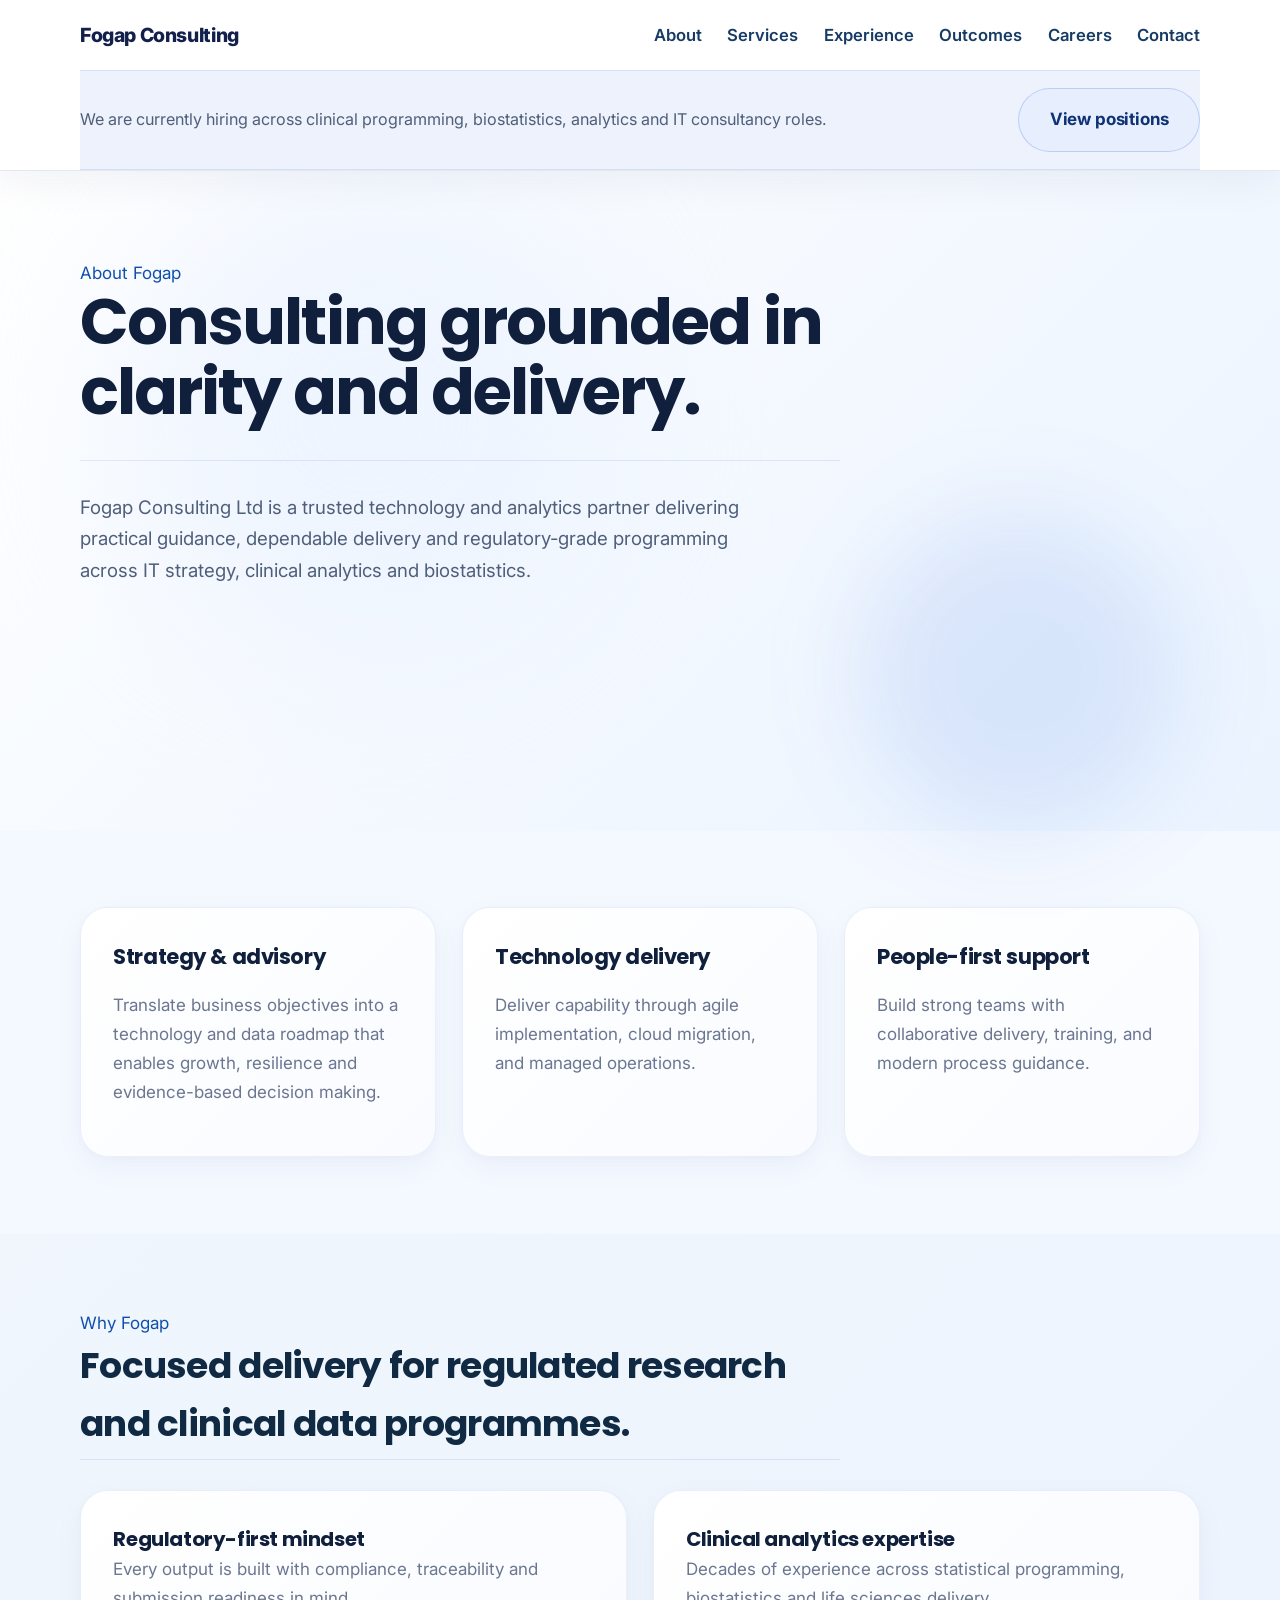
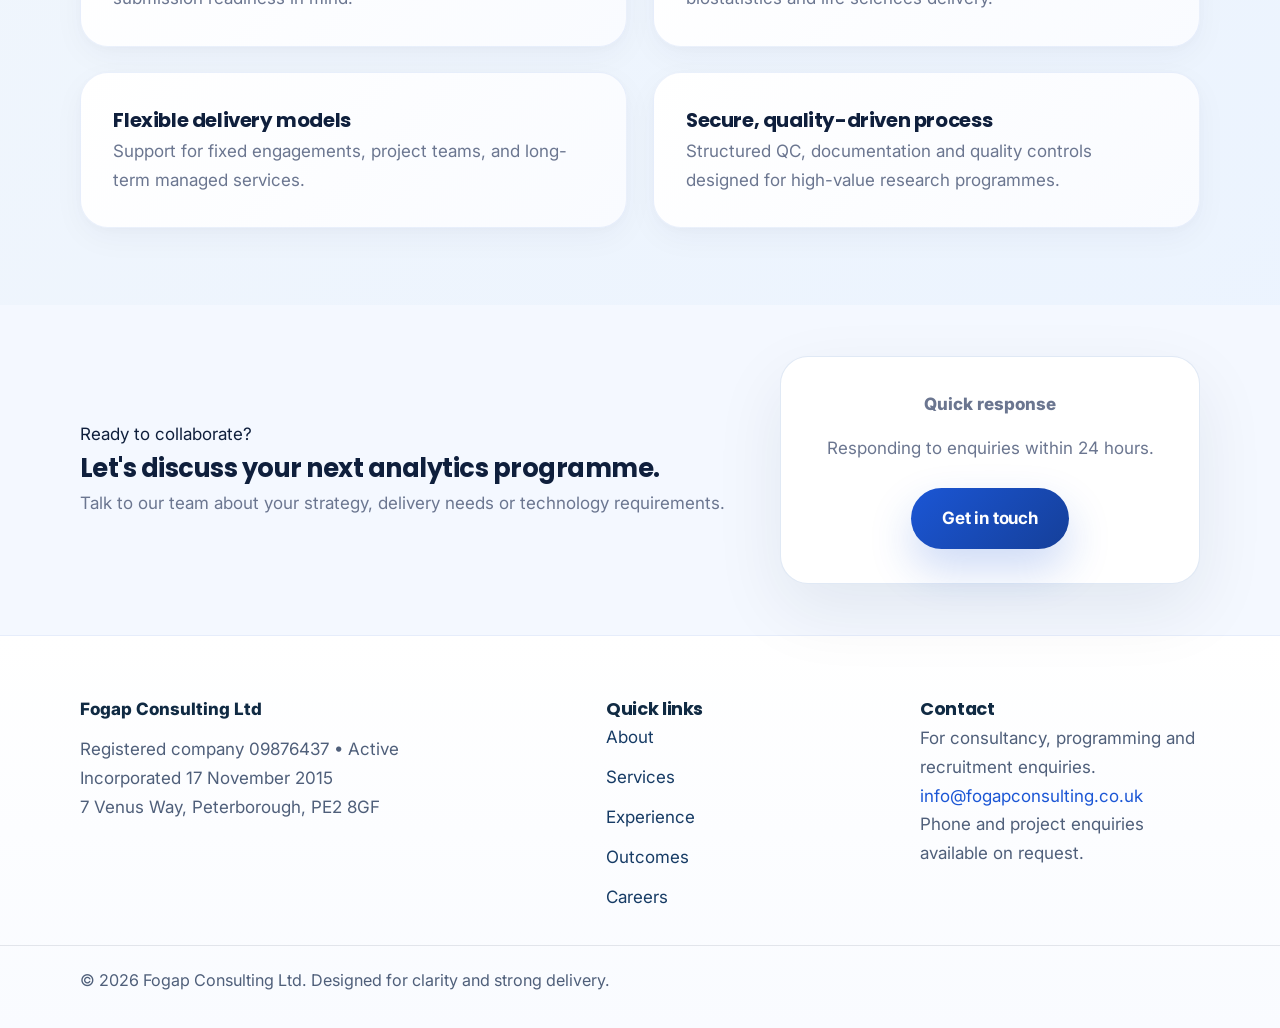
==== about.html @ a44fd6e2 "Initial website upload" ====
<!DOCTYPE html>
<html lang="en">
<head>
  <meta charset="UTF-8" />
  <meta name="viewport" content="width=device-width, initial-scale=1.0" />
  <title>About Fogap Consulting | Statistical Programming & Biostatistics</title>
  <meta name="description" content="Learn about Fogap Consulting Ltd - a trusted partner in statistical programming, biostatistics and life sciences analytics." />
  <link rel="preconnect" href="https://fonts.googleapis.com" />
  <link rel="preconnect" href="https://fonts.gstatic.com" crossorigin />
  <link href="https://fonts.googleapis.com/css2?family=Poppins:wght@400;500;600;700;800&family=Inter:wght@400;500;600;700;800&display=swap" rel="stylesheet" />
  <link rel="stylesheet" href="assets/css/styles.css" />
</head>
<body>
  <a class="skip-link" href="#main">Skip to main content</a>
  <div class="page-shell">
    <header class="site-header">
      <div class="container header-inner">
        <a class="brand" href="index.html">Fogap Consulting</a>
        <nav id="mobile-menu" class="site-nav" aria-label="Primary navigation">
          <a href="about.html">About</a>
          <a href="services.html">Services</a>
          <a href="experience.html">Experience</a>
          <a href="outcomes.html">Outcomes</a>
          <a href="careers.html">Careers</a>
          <a href="contact.html">Contact</a>
        </nav>
        <button type="button" class="nav-toggle" aria-expanded="false" aria-controls="mobile-menu">Menu</button>
      </div>
      <div class="container header-bar">
        <p>We are currently hiring across clinical programming, biostatistics, analytics and IT consultancy roles.</p>
        <a class="button secondary" href="careers.html">View positions</a>
      </div>
    </header>

    <main id="main">
      <section class="hero simple-hero">
        <div class="container">
          <div class="section-heading hero-heading">
            <span class="eyebrow">About Fogap</span>
            <h1>Consulting grounded in clarity and delivery.</h1>
          </div>
          <p class="hero-subtitle">Fogap Consulting Ltd is a trusted technology and analytics partner delivering practical guidance, dependable delivery and regulatory-grade programming across IT strategy, clinical analytics and biostatistics.</p>
        </div>
      </section>

      <section class="content-block about">
        <div class="container">
          <div class="feature-grid">
            <article>
              <h3>Strategy & advisory</h3>
              <p>Translate business objectives into a technology and data roadmap that enables growth, resilience and evidence-based decision making.</p>
            </article>
            <article>
              <h3>Technology delivery</h3>
              <p>Deliver capability through agile implementation, cloud migration, and managed operations.</p>
            </article>
            <article>
              <h3>People-first support</h3>
              <p>Build strong teams with collaborative delivery, training, and modern process guidance.</p>
            </article>
          </div>
        </div>
      </section>

      <section class="content-block why-fogap">
        <div class="container">
          <div class="section-heading">
            <span class="eyebrow">Why Fogap</span>
            <h2>Focused delivery for regulated research and clinical data programmes.</h2>
          </div>
          <div class="why-grid">
            <article>
              <h3>Regulatory-first mindset</h3>
              <p>Every output is built with compliance, traceability and submission readiness in mind.</p>
            </article>
            <article>
              <h3>Clinical analytics expertise</h3>
              <p>Decades of experience across statistical programming, biostatistics and life sciences delivery.</p>
            </article>
            <article>
              <h3>Flexible delivery models</h3>
              <p>Support for fixed engagements, project teams, and long-term managed services.</p>
            </article>
            <article>
              <h3>Secure, quality-driven process</h3>
              <p>Structured QC, documentation and quality controls designed for high-value research programmes.</p>
            </article>
          </div>
        </div>
      </section>

      <section class="content-block contact-cta">
        <div class="container contact-cta-grid">
          <div>
            <span class="eyebrow">Ready to collaborate?</span>
            <h2>Let's discuss your next analytics programme.</h2>
            <p>Talk to our team about your strategy, delivery needs or technology requirements.</p>
          </div>
          <div class="contact-badge">
            <p class="badge-title">Quick response</p>
            <p>Responding to enquiries within 24 hours.</p>
            <a class="button primary" href="contact.html">Get in touch</a>
          </div>
        </div>
      </section>
    </main>

    <footer class="site-footer">
      <div class="container footer-grid">
        <div>
          <p class="footer-brand">Fogap Consulting Ltd</p>
          <p>Registered company 09876437 • Active</p>
          <p>Incorporated 17 November 2015</p>
          <p>7 Venus Way, Peterborough, PE2 8GF</p>
        </div>
        <div>
          <h3>Quick links</h3>
          <ul class="footer-links">
            <li><a href="about.html">About</a></li>
            <li><a href="services.html">Services</a></li>
            <li><a href="experience.html">Experience</a></li>
            <li><a href="outcomes.html">Outcomes</a></li>
            <li><a href="careers.html">Careers</a></li>
          </ul>
        </div>
        <div>
          <h3>Contact</h3>
          <p>For consultancy, programming and recruitment enquiries.</p>
          <p><a href="mailto:info@fogapconsulting.co.uk">info@fogapconsulting.co.uk</a></p>
          <p>Phone and project enquiries available on request.</p>
        </div>
      </div>
      <div class="footer-bottom">
        <div class="container">
          <p>© 2026 Fogap Consulting Ltd. Designed for clarity and strong delivery.</p>
        </div>
      </div>
    </footer>
  </div>
  <script src="assets/js/script.js"></script>
</body>
</html>
---- assets/css/styles.css ----
:root {
  color-scheme: light;
  /* Typography */
  --font-display: 'Poppins', 'Segoe UI', sans-serif;
  --font-body: 'Inter', -apple-system, BlinkMacSystemFont, 'Segoe UI', sans-serif;
  /* Sizes */
  font-size: 17px;
  line-height: 1.6;
  /* Colors */
  color: #0f1f3c;
  background: #f3f7fb;
  /* CSS Variables */
  --surface: #ffffff;
  --surface-soft: #f4f7fc;
  --surface-strong: #e8eef8;
  --accent: #1b56d5;
  --accent-light: #e7efff;
  --accent-soft: rgba(27, 86, 213, 0.08);
  --accent-strong: #0f3274;
  --text-primary: #0f1f3c;
  --text-secondary: #4f5f7a;
  --text-muted: #6b7690;
  --border: rgba(27, 86, 213, 0.18);
  --shadow-sm: 0 2px 8px rgba(15, 34, 70, 0.08);
  --shadow-md: 0 8px 24px rgba(15, 34, 70, 0.12);
  --shadow-lg: 0 24px 60px rgba(15, 34, 70, 0.16);
}

* {
  box-sizing: border-box;
}

html {
  scroll-behavior: smooth;
  font-family: var(--font-body);
}

body {
  margin: 0;
  min-height: 100vh;
  background: linear-gradient(135deg, #f3f7fb 0%, #eaf3ff 100%);
  color: var(--text-primary);
}

h1, h2, h3, h4, h5, h6 {
  font-family: var(--font-display);
  font-weight: 700;
  letter-spacing: -0.02em;
  margin: 0;
}

p {
  margin: 0;
  color: var(--text-secondary);
  line-height: 1.7;
}

a {
  color: var(--accent);
  text-decoration: none;
  transition: color 180ms ease;
}

a:hover {
  color: var(--accent-strong);
}

.skip-link {
  position: absolute;
  left: 1rem;
  top: -3rem;
  padding: 0.75rem 1rem;
  background: var(--accent);
  color: #ffffff;
  border-radius: 8px;
  text-decoration: none;
  font-weight: 600;
  transition: top 180ms ease;
  z-index: 30;
  font-size: 0.95rem;
}

.skip-link:focus-visible {
  top: 1rem;
  box-shadow: var(--shadow-md);
}

img,
svg {
  max-width: 100%;
  display: block;
}

button,
input,
textarea {
  font: inherit;
}

button {
  cursor: pointer;
}

.page-shell {
  position: relative;
  overflow: hidden;
}

.page-shell::before {
  content: '';
  position: absolute;
  inset: -40% auto auto -30%;
  width: 520px;
  height: 520px;
  border-radius: 50%;
  background: rgba(27, 86, 213, 0.12);
  filter: blur(72px);
  pointer-events: none;
  z-index: 0;
}

.container {
  position: relative;
  width: min(1120px, calc(100% - 2rem));
  margin: 0 auto;
}

.site-header {
  position: sticky;
  top: 0;
  z-index: 20;
  backdrop-filter: blur(24px);
  background: rgba(255, 255, 255, 0.96);
  border-bottom: 1px solid rgba(15, 34, 66, 0.10);
  box-shadow: 0 8px 40px rgba(15, 34, 66, 0.06);
}

.header-inner {
  display: flex;
  align-items: center;
  justify-content: space-between;
  gap: 1rem;
  padding: 1.15rem 0;
}

.brand {
  color: #12204b;
  font-weight: 800;
  text-decoration: none;
  font-size: 1.15rem;
  letter-spacing: -0.02em;
}

.site-nav {
  display: flex;
  align-items: center;
  gap: 1.5rem;
}

.site-nav a {
  color: #163b65;
  text-decoration: none;
  font-size: 0.98rem;
  font-weight: 600;
  transition: color 180ms ease;
}

.site-nav a:hover,
.site-nav a:focus-visible {
  color: var(--accent);
}

.header-bar {
  display: flex;
  align-items: center;
  justify-content: space-between;
  gap: 1rem;
  padding: 1rem 0;
  font-size: 0.95rem;
  color: #163b65;
  background: rgba(27, 86, 213, 0.08);
  border-top: 1px solid rgba(27, 86, 213, 0.12);
  border-bottom: 1px solid rgba(27, 86, 213, 0.12);
}

.header-bar p {
  margin: 0;
}

.section-links-grid {
  display: grid;
  gap: 1rem;
  grid-template-columns: repeat(auto-fit, minmax(220px, 1fr));
  margin-top: 1.5rem;
}

.section-link-card {
  display: inline-flex;
  align-items: center;
  justify-content: center;
  padding: 1.2rem 1rem;
  border-radius: 22px;
  background: linear-gradient(135deg, #ffffff 0%, #eef4ff 100%);
  border: 1px solid rgba(27, 86, 213, 0.08);
  color: var(--text-primary);
  font-weight: 700;
  text-decoration: none;
  transition: transform 200ms cubic-bezier(0.2, 0.6, 0.2, 1), box-shadow 200ms ease, border-color 200ms ease;
  box-shadow: 0 8px 24px rgba(15, 34, 70, 0.04);
}

.section-link-card:hover,
.section-link-card:focus-visible {
  transform: translateY(-2px);
  border-color: rgba(0, 82, 204, 0.16);
  box-shadow: 0 12px 24px rgba(15, 34, 70, 0.06);
}

.nav-toggle {
  display: none;
  border: 1px solid rgba(29, 35, 48, 0.12);
  border-radius: 999px;
  background: #ffffff;
  padding: 0.85rem 1rem;
  font-weight: 700;
}

.hero {
  padding: 5.25rem 0 3rem;
  position: relative;
  z-index: 1;
  min-height: 660px;
  background: linear-gradient(135deg, rgba(255, 255, 255, 0.95) 0%, rgba(234, 243, 255, 0.95) 100%);
}

.hero::after {
  content: '';
  position: absolute;
  bottom: 0;
  right: 8%;
  width: 320px;
  height: 320px;
  border-radius: 50%;
  background: rgba(27, 86, 213, 0.10);
  filter: blur(48px);
  pointer-events: none;
}

.hero::before {
  content: '';
  position: absolute;
  inset: 0;
  left: 10%;
  width: 480px;
  height: 480px;
  border-radius: 50%;
  background: rgba(231, 241, 255, 0.55);
  filter: blur(80px);
  pointer-events: none;
}

.hero-grid {
  display: grid;
  grid-template-columns: minmax(0, 1.5fr) 1fr;
  gap: 3rem;
  align-items: center;
}

.hero h1 {
  font-size: clamp(2.8rem, 5vw, 4.5rem);
  line-height: 1.1;
  margin: 0 0 1.5rem;
  letter-spacing: -0.03em;
  color: var(--text-primary);
}

.hero p {
  max-width: 660px;
  margin: 1.5rem 0 2rem;
  color: var(--text-secondary);
  font-size: 1.1rem;
  line-height: 1.7;
}

.hero-actions {
  display: flex;
  flex-wrap: wrap;
  gap: 1.25rem;
  margin-bottom: 2.5rem;
}

.hero-metrics {
  display: grid;
  grid-template-columns: repeat(3, minmax(0, max-content));
  gap: 2rem;
  margin-top: 2rem;
}

.hero-metrics div {
  display: grid;
  gap: 0.3rem;
}

.hero-metrics dt {
  color: var(--text-primary);
  font-weight: 700;
  font-size: 1.1rem;
}

.hero-metrics dd {
  margin: 0;
  color: var(--text-secondary);
  font-size: 0.95rem;
  line-height: 1.5;
}

.button {
  display: inline-flex;
  align-items: center;
  justify-content: center;
  border-radius: 999px;
  padding: 1rem 1.8rem;
  font-weight: 700;
  text-decoration: none;
  transition: transform 180ms cubic-bezier(0.2, 0.6, 0.2, 1), box-shadow 180ms ease, background 180ms ease, color 180ms ease;
  border: none;
  cursor: pointer;
  font-size: 1rem;
  letter-spacing: -0.01em;
}

.button:hover {
  transform: translateY(-3px);
}

.button:active {
  transform: translateY(-1px);
}

.button.primary {
  background: linear-gradient(135deg, #1b56d5 0%, #153f99 100%);
  color: #ffffff;
  box-shadow: 0 20px 44px rgba(27, 86, 213, 0.22);
}

.button.primary:hover {
  background: linear-gradient(135deg, #153f99 0%, #102f7a 100%);
  box-shadow: 0 24px 52px rgba(27, 86, 213, 0.28);
}

.button.secondary {
  background: var(--accent-light);
  color: var(--accent-strong);
  border: 1px solid rgba(27, 86, 213, 0.22);
}

.button.secondary:hover {
  background: rgba(27, 86, 213, 0.14);
  border-color: rgba(27, 86, 213, 0.3);
}

.hero-card {
  display: grid;
  gap: 1.75rem;
  background: linear-gradient(135deg, #ffffff 0%, #eef4ff 100%);
  border: 1px solid rgba(27, 86, 213, 0.10);
  border-radius: 36px;
  padding: 2.5rem;
  box-shadow: 0 16px 38px rgba(15, 34, 70, 0.06), 0 1px 4px rgba(15, 34, 70, 0.02);
  transition: transform 200ms ease, box-shadow 200ms ease;
}

.hero-card:hover {
  transform: translateY(-4px);
  box-shadow: 0 20px 48px rgba(15, 34, 70, 0.08), 0 4px 12px rgba(15, 34, 70, 0.04);
}

.hero-visual {
  display: grid;
  grid-template-columns: repeat(3, minmax(0, 1fr));
  gap: 1rem;
}

.visual-panel {
  background: linear-gradient(180deg, #eef4ff 0%, #ffffff 100%);
  border: 1px solid rgba(27, 86, 213, 0.12);
  border-radius: 24px;
  padding: 1.2rem 1.25rem;
  box-shadow: inset 0 0 0 1px rgba(255, 255, 255, 0.5), 0 18px 38px rgba(15, 34, 70, 0.08);
}

.visual-panel span {
  display: inline-flex;
  margin-bottom: 0.85rem;
  color: #0f4fac;
  font-weight: 700;
}

.panel-line,
.panel-chart,
.panel-row {
  border-radius: 999px;
  background: rgba(0, 74, 172, 0.12);
}

.panel-line {
  width: 100%;
  height: 0.7rem;
}

.panel-chart {
  width: 100%;
  height: 3.4rem;
  background: linear-gradient(90deg, rgba(27, 86, 213, 0.24), rgba(59, 108, 225, 0.36));
}

.panel-row {
  width: 100%;
  height: 0.7rem;
}

.panel-row.short {
  width: 65%;
}

.panel-pill {
  display: inline-flex;
  align-items: center;
  justify-content: center;
  padding: 0.65rem 0.9rem;
  border-radius: 999px;
  background: rgba(27, 86, 213, 0.12);
  color: var(--accent-strong);
  font-weight: 700;
  margin-right: 0.5rem;
  margin-bottom: 0.5rem;
}

.status-chip {
  display: inline-flex;
  padding: 0.65rem 1rem;
  background: var(--accent-soft);
  color: var(--accent);
  border-radius: 999px;
  font-weight: 700;
  margin-bottom: 1.3rem;
}

.hero-card h2 {
  margin: 0 0 1rem;
  font-size: 1.55rem;
}

.hero-card p,
.hero-card li,
.content-block p,
.card p,
.contact-details li {
  color: var(--text-muted);
}

.hero-card ul {
  list-style: none;
  padding: 0;
  margin: 1.25rem 0 0;
  display: grid;
  gap: 0.85rem;
}

.hero-card li {
  display: flex;
  gap: 0.75rem;
  align-items: flex-start;
}

.hero-card li::before {
  content: '\2022';
  color: var(--accent);
  font-weight: 900;
  line-height: 1.2;
}

.content-block {
  padding: 4.5rem 0;
  position: relative;
}

.content-block:nth-of-type(even) {
  background: #f4f8ff;
}

.content-block.clients {
  padding-top: 2.5rem;
  padding-bottom: 2.5rem;
}

.section-heading {
  max-width: 760px;
  margin-bottom: 1.8rem;
  padding-bottom: 0.4rem;
  border-bottom: 1px solid rgba(0, 74, 172, 0.10);
}

.section-heading h2 {
  color: #102a43;
}

.section-heading .eyebrow {
  color: #0f4fac;
}

.section-heading .eyebrow {
  margin-bottom: 0.85rem;
}

.section-heading h2 {
  max-width: 760px;
}

.section-heading h2 {
  font-size: clamp(2rem, 2.8vw, 3.25rem);
}

.section-heading p {
  margin: 1rem 0 0;
  color: var(--text-muted);
}

.feature-grid,
.cards-grid,
.contact-grid,
.split-grid {
  display: grid;
  gap: 1.5rem;
}

.feature-grid {
  grid-template-columns: repeat(3, minmax(0, 1fr));
}

.why-grid {
  display: grid;
  gap: 1.5rem;
  grid-template-columns: repeat(2, minmax(0, 1fr));
  margin-top: 1.5rem;
}

.why-grid article {
  background: linear-gradient(135deg, #ffffff 0%, #f9fbff 100%);
  border-radius: 28px;
  border: 1px solid rgba(0, 82, 204, 0.08);
  padding: 1.9rem;
  box-shadow: 0 10px 32px rgba(15, 34, 70, 0.04), 0 2px 8px rgba(15, 34, 70, 0.02);
  transition: transform 200ms cubic-bezier(0.2, 0.6, 0.2, 1), box-shadow 200ms ease, border-color 200ms ease;
}

.why-grid article:hover {
  transform: translateY(-3px);
  box-shadow: 0 20px 48px rgba(15, 34, 70, 0.08), 0 4px 12px rgba(15, 34, 70, 0.04);
  border-color: rgba(0, 82, 204, 0.12);
}

.feature-grid article,
.cards-grid article,
.job-cta,
.contact-form,
.hero-card {
  background: linear-gradient(135deg, #ffffff 0%, #f9fbff 100%);
  border-radius: 28px;
  border: 1px solid rgba(0, 82, 204, 0.08);
  padding: 1.9rem;
  box-shadow: 0 10px 32px rgba(15, 34, 70, 0.04), 0 2px 8px rgba(15, 34, 70, 0.02);
  transition: transform 200ms cubic-bezier(0.2, 0.6, 0.2, 1), box-shadow 200ms ease, border-color 200ms ease;
}

.cards-grid article {
  min-height: 260px;
}

.feature-grid article:hover,
.cards-grid article:hover,
.job-cta:hover {
  transform: translateY(-3px);
  box-shadow: 0 20px 48px rgba(15, 34, 70, 0.08), 0 4px 12px rgba(15, 34, 70, 0.04);
  border-color: rgba(0, 82, 204, 0.12);
}

.feature-grid article,
.cards-grid article,
.job-cta {
  transition: transform 180ms ease, box-shadow 180ms ease;
}

.contact-form button {
  border: none;
  width: fit-content;
}

.contact-form button.primary {
  min-width: 220px;
}

.feature-grid article {
  min-height: 250px;
}

.feature-grid h3,
.cards-grid h3,
.job-cta h3 {
  margin-top: 0;
  font-size: 1.25rem;
}

.feature-grid article p,
.cards-grid article p {
  margin: 1rem 0 0;
  color: var(--text-muted);
}

.cards-grid {
  grid-template-columns: repeat(auto-fit, minmax(260px, 1fr));
}

.cards-grid article {
  min-height: 240px;
  position: relative;
  overflow: hidden;
}

.cards-grid article::before {
  content: '';
  position: absolute;
  top: 1.35rem;
  left: 1.35rem;
  width: 52px;
  height: 4px;
  background: var(--accent);
  border-radius: 999px;
}

.company-grid {
  display: grid;
  gap: 1.5rem;
  grid-template-columns: repeat(auto-fit, minmax(280px, 1fr));
  margin-top: 2rem;
}

.clients-grid {
  display: grid;
  gap: 1rem;
  grid-template-columns: repeat(auto-fit, minmax(180px, 1fr));
  margin-top: 2rem;
}

.clients-grid div {
  background: #ffffff;
  border: 1px solid rgba(0, 74, 172, 0.08);
  border-radius: 18px;
  color: #0f3963;
  font-weight: 700;
  padding: 1rem 1.15rem;
  text-align: center;
  box-shadow: 0 16px 40px rgba(15, 34, 66, 0.05);
  transition: transform 180ms ease, box-shadow 180ms ease, border-color 180ms ease;
}

.clients-grid div:hover {
  transform: translateY(-3px);
  box-shadow: 0 24px 48px rgba(15, 34, 66, 0.12);
  border-color: rgba(0, 74, 172, 0.18);
}

.client-logo-strip {
  margin-top: 2rem;
  padding: 1.75rem;
  border-radius: 28px;
  background: rgba(255, 255, 255, 0.92);
  border: 1px solid rgba(0, 74, 172, 0.08);
  box-shadow: 0 22px 60px rgba(15, 34, 66, 0.06);
}

.client-logo-strip span {
  display: block;
  font-weight: 700;
  color: #12204b;
  margin-bottom: 1rem;
}

.client-logos {
  display: grid;
  gap: 1rem;
  grid-template-columns: repeat(auto-fit, minmax(120px, 1fr));
}

.client-logos div {
  display: inline-flex;
  align-items: center;
  justify-content: center;
  min-height: 52px;
  background: var(--surface-soft);
  border-radius: 18px;
  color: #0f4fac;
  font-weight: 700;
  padding: 0 1rem;
}

.contact-cta {
  padding: 3rem 0;
}

.contact-cta-grid {
  display: grid;
  grid-template-columns: 1fr minmax(280px, 420px);
  align-items: center;
  gap: 1.75rem;
}

.contact-badge {
  background: var(--surface);
  border: 1px solid rgba(0, 74, 172, 0.12);
  border-radius: 28px;
  padding: 2rem;
  box-shadow: 0 26px 70px rgba(15, 34, 66, 0.08);
  text-align: center;
}

.badge-title {
  display: block;
  color: #0f4fac;
  font-weight: 800;
  margin-bottom: 1rem;
}

.contact-badge p {
  color: var(--text-muted);
  line-height: 1.6;
}

.contact-badge .button {
  margin-top: 1.5rem;
}

.company-grid article {
  background: var(--surface);
  border-radius: 28px;
  border: 1px solid rgba(0, 74, 172, 0.08);
  box-shadow: 0 18px 42px rgba(18, 35, 70, 0.08);
  padding: 1.9rem;
}

.company-grid h3 {
  margin-top: 0;
  font-size: 1.2rem;
}

.company-grid p {
  margin: 0.65rem 0 1rem;
  color: var(--text-muted);
}

.company-grid ul {
  list-style: none;
  padding: 0;
  margin: 0;
  display: grid;
  gap: 0.75rem;
}

.company-grid ul li {
  position: relative;
  padding-left: 1.15rem;
  color: var(--text-muted);
}

.company-grid ul li::before {
  content: '•';
  position: absolute;
  left: 0;
  top: 0;
  color: var(--accent);
}

.process-grid,
.case-grid,
.testimonial-grid {
  display: grid;
  gap: 1.5rem;
  grid-template-columns: repeat(auto-fit, minmax(260px, 1fr));
  margin-top: 2rem;
}

.process-grid article,
.case-grid article,
.testimonial-grid article {
  background: linear-gradient(180deg, #ffffff 0%, #f8fbff 100%);
  border: 1px solid rgba(0, 74, 172, 0.08);
  border-radius: 28px;
  padding: 1.9rem;
  box-shadow: 0 20px 55px rgba(15, 34, 66, 0.06);
}

.process-grid article h3,
.case-grid article h3,
.testimonial-grid article h3 {
  margin-top: 0;
  font-size: 1.2rem;
}

.process-grid article p,
.case-grid article p,
.testimonial-grid article p {
  margin: 1rem 0 0;
  color: var(--text-muted);
}

.case-metrics {
  display: grid;
  gap: 0.75rem;
  grid-template-columns: repeat(auto-fit, minmax(140px, 1fr));
  margin-top: 1.2rem;
}

.case-metrics span {
  display: inline-flex;
  padding: 0.8rem 1rem;
  border-radius: 999px;
  background: rgba(0, 74, 172, 0.08);
  color: #0f4fac;
  font-weight: 700;
}

.testimonial-grid article {
  display: grid;
  gap: 1rem;
}

.testimonial-grid p {
  margin: 0;
}

.testimonial-author {
  margin-top: 0.75rem;
  color: #12204b;
  font-weight: 700;
}

.careers {
  background: linear-gradient(180deg, rgba(31, 100, 255, 0.08) 0%, transparent 100%);
}

.split-grid {
  grid-template-columns: 1fr 420px;
  align-items: start;
}

.job-list {
  list-style: none;
  padding: 0;
  margin: 1.5rem 0 0;
  display: grid;
  gap: 0.9rem;
}

.job-list li {
  background: var(--surface);
  border: 1px solid rgba(0, 74, 172, 0.08);
  border-radius: 20px;
  padding: 1rem 1.1rem;
  font-weight: 600;
  color: #163B65;
}

.job-cta {
  display: grid;
  gap: 1rem;
}

.contact-grid {
  grid-template-columns: 1fr minmax(320px, 420px);
  gap: 2rem;
}

.contact-details {
  list-style: none;
  padding: 0;
  margin: 2rem 0 0;
  display: grid;
  gap: 1rem;
}

.contact-details li {
  background: var(--surface-soft);
  border: 1px solid rgba(0, 74, 172, 0.08);
  border-radius: 24px;
  padding: 1rem 1.2rem;
}

.contact-details strong {
  display: block;
  margin-bottom: 0.35rem;
}

.contact-form {
  display: grid;
  gap: 1rem;
}

.contact-form label {
  font-weight: 700;
}

.contact-form input,
.contact-form textarea {
  width: 100%;
  border: 2px solid var(--border);
  border-radius: 20px;
  padding: 1rem 1.15rem;
  background: var(--surface-soft);
  color: var(--text-primary);
  box-shadow: inset 0 1px 3px rgba(15, 34, 70, 0.06), 0 2px 4px rgba(15, 34, 70, 0.02);
  font-size: 1rem;
  transition: border-color 200ms ease, box-shadow 200ms ease, background 200ms ease;
}

.contact-form input::placeholder,
.contact-form textarea::placeholder {
  color: var(--text-muted);
}

.contact-form input:focus,
.contact-form textarea:focus {
  outline: none;
  border-color: var(--accent);
  box-shadow: inset 0 1px 3px rgba(15, 34, 70, 0.06), 0 0 0 4px var(--accent-light);
  background: #ffffff;
}

.contact-form textarea {
  min-height: 170px;
}

.site-footer {
  border-top: 1px solid rgba(0, 82, 204, 0.08);
  padding: 3.5rem 0 2rem;
  background: linear-gradient(180deg, #ffffff 0%, #f9fbff 100%);
}

.footer-inner {
  display: grid;
  gap: 0.75rem;
  color: var(--text-muted);
  font-size: 0.95rem;
}

.footer-inner p:not(:last-child) {
  margin-bottom: 0.25rem;
}

.footer-grid {
  display: grid;
  gap: 2rem;
  grid-template-columns: minmax(220px, 1fr) repeat(2, minmax(180px, 280px));
  align-items: start;
}

.footer-grid h3 {
  margin-top: 0;
  font-size: 1.05rem;
  color: #102a43;
}

.footer-links {
  list-style: none;
  padding: 0;
  margin: 0;
  display: grid;
  gap: 0.75rem;
}

.footer-links a {
  color: #163b65;
  text-decoration: none;
}

.footer-links a:hover,
.footer-links a:focus-visible {
  color: var(--accent);
}

.footer-brand {
  font-weight: 800;
  font-size: 1rem;
  margin-bottom: 0.65rem;
  color: #102a43;
}

.footer-bottom {
  margin-top: 2rem;
  border-top: 1px solid rgba(15, 34, 66, 0.1);
  padding-top: 1.25rem;
  color: var(--text-muted);
  font-size: 0.95rem;
}

@media (max-width: 900px) {
  .hero-grid,
  .split-grid,
  .contact-grid,
  .feature-grid,
  .cards-grid,
  .why-grid,
  .contact-cta-grid,
  .client-logos {
    grid-template-columns: 1fr;
  }

  .hero {
    padding-top: 3.5rem;
  }

  .hero-visual {
    grid-template-columns: 1fr;
  }
}

@media (max-width: 720px) {
  .header-inner {
    gap: 0.5rem;
  }

  .header-bar {
    flex-direction: column;
    align-items: stretch;
    gap: 0.75rem;
  }

  .site-nav {
    display: none;
  }

  .site-nav.nav-open {
    display: flex;
    flex-direction: column;
    gap: 1rem;
    padding: 1rem 1rem 1.25rem;
    background: rgba(255, 255, 255, 0.96);
    position: absolute;
    inset: calc(100% + 1px) 0 0 0;
    border-top: 1px solid rgba(29, 35, 48, 0.08);
    z-index: 15;
  }

  .nav-toggle {
    display: inline-flex;
  }

  .hero h1 {
    font-size: 2.7rem;
  }

  .hero-card,
  .feature-grid article,
  .cards-grid article,
  .contact-details li {
    padding: 1.5rem;
  }

  .hero-metrics {
    grid-template-columns: 1fr;
  }
}

@media (prefers-reduced-motion: reduce) {
  *,
  .button {
    transition: none !important;
  }
}
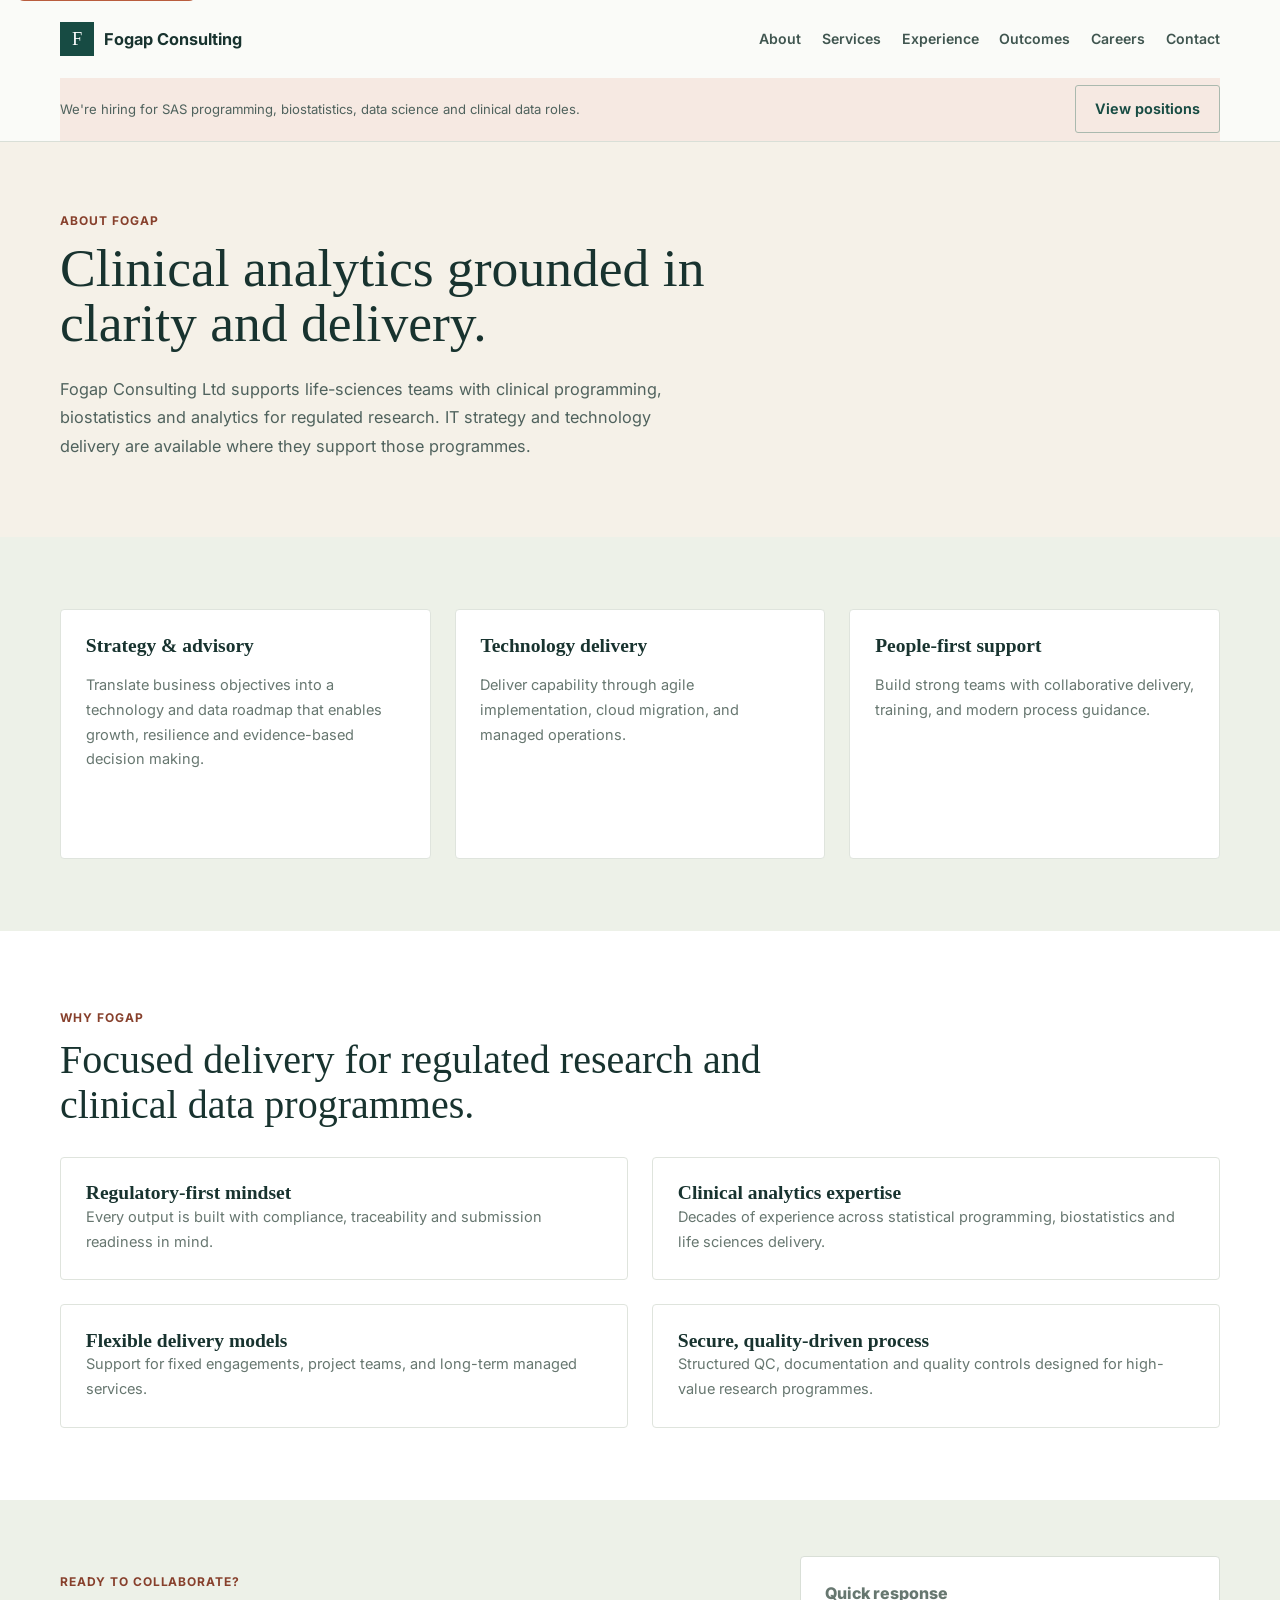
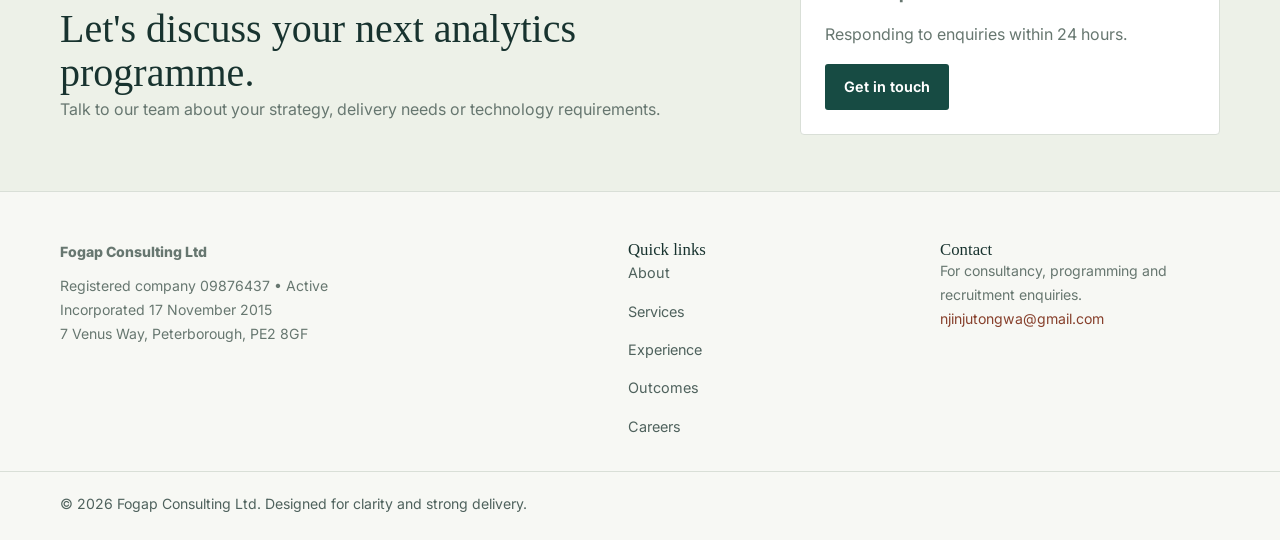
==== commit eafc956a: "UpdatesOnWebsites" ====
--- a/about.html
+++ b/about.html
@@ -3,7 +3,7 @@
 <head>
   <meta charset="UTF-8" />
   <meta name="viewport" content="width=device-width, initial-scale=1.0" />
-  <title>About Fogap Consulting | Statistical Programming & Biostatistics</title>
+  <title>About Fogap Consulting | Clinical Programming & Biostatistics</title>
   <meta name="description" content="Learn about Fogap Consulting Ltd - a trusted partner in statistical programming, biostatistics and life sciences analytics." />
   <link rel="preconnect" href="https://fonts.googleapis.com" />
   <link rel="preconnect" href="https://fonts.gstatic.com" crossorigin />
@@ -27,7 +27,7 @@
         <button type="button" class="nav-toggle" aria-expanded="false" aria-controls="mobile-menu">Menu</button>
       </div>
       <div class="container header-bar">
-        <p>We are currently hiring across clinical programming, biostatistics, analytics and IT consultancy roles.</p>
+        <p>We're hiring for SAS programming, biostatistics, data science and clinical data roles.</p>
         <a class="button secondary" href="careers.html">View positions</a>
       </div>
     </header>
@@ -37,9 +37,9 @@
         <div class="container">
           <div class="section-heading hero-heading">
             <span class="eyebrow">About Fogap</span>
-            <h1>Consulting grounded in clarity and delivery.</h1>
+            <h1>Clinical analytics grounded in clarity and delivery.</h1>
           </div>
-          <p class="hero-subtitle">Fogap Consulting Ltd is a trusted technology and analytics partner delivering practical guidance, dependable delivery and regulatory-grade programming across IT strategy, clinical analytics and biostatistics.</p>
+          <p class="hero-subtitle">Fogap Consulting Ltd supports life-sciences teams with clinical programming, biostatistics and analytics for regulated research. IT strategy and technology delivery are available where they support those programmes.</p>
         </div>
       </section>
 
@@ -126,8 +126,7 @@
         <div>
           <h3>Contact</h3>
           <p>For consultancy, programming and recruitment enquiries.</p>
-          <p><a href="mailto:info@fogapconsulting.co.uk">info@fogapconsulting.co.uk</a></p>
-          <p>Phone and project enquiries available on request.</p>
+          <p><a href="mailto:njinjutongwa@gmail.com">njinjutongwa@gmail.com</a></p>
         </div>
       </div>
       <div class="footer-bottom">
--- a/assets/css/styles.css
+++ b/assets/css/styles.css
@@ -1076,3 +1076,957 @@
     transition: none !important;
   }
 }
+
+/* Fogap visual refresh */
+:root {
+  color-scheme: light;
+  --font-display: Georgia, 'Times New Roman', serif;
+  --font-body: 'Inter', 'Segoe UI', sans-serif;
+  --surface: #ffffff;
+  --surface-soft: #f1f3ed;
+  --surface-strong: #e5e9df;
+  --page-background: #f8f8f5;
+  --surface-sage: #edf1e8;
+  --surface-warm: #f5f1e8;
+  --surface-peach: #f6e9e2;
+  --accent: #b95d3e;
+  --accent-light: #f6e9df;
+  --accent-soft: rgba(185, 93, 62, 0.1);
+  --accent-strong: #87402c;
+  --text-primary: #18332f;
+  --text-secondary: #4f625d;
+  --text-muted: #677770;
+  --border: #d9dfd7;
+  --shadow-sm: 0 2px 8px rgba(24, 51, 47, 0.05);
+  --shadow-md: 0 12px 30px rgba(24, 51, 47, 0.08);
+  --shadow-lg: 0 24px 56px rgba(24, 51, 47, 0.12);
+  color: var(--text-primary);
+  background: var(--page-background);
+  font-size: 16px;
+  line-height: 1.65;
+}
+
+html {
+  font-family: var(--font-body);
+}
+
+body {
+  background: var(--page-background);
+  color: var(--text-primary);
+}
+
+h1, h2, h3, h4, h5, h6 {
+  font-family: var(--font-display);
+  font-weight: 500;
+  letter-spacing: 0;
+  line-height: 1.15;
+}
+
+p {
+  color: var(--text-secondary);
+}
+
+a {
+  color: var(--accent-strong);
+}
+
+a:hover {
+  color: var(--accent);
+}
+
+.page-shell {
+  overflow: clip;
+}
+
+.page-shell::before {
+  display: none;
+}
+
+.container {
+  width: min(1160px, calc(100% - 3rem));
+}
+
+.site-header {
+  background: rgba(250, 251, 248, 0.97);
+  border-bottom: 1px solid var(--border);
+  box-shadow: none;
+  backdrop-filter: blur(16px);
+}
+
+.header-inner {
+  min-height: 78px;
+  padding: 0.8rem 0;
+}
+
+.brand {
+  display: inline-flex;
+  align-items: center;
+  gap: 0.65rem;
+  flex: 0 0 auto;
+  color: var(--text-primary);
+  font-size: 1.02rem;
+  font-weight: 700;
+  letter-spacing: 0;
+  white-space: nowrap;
+}
+
+.brand::before {
+  content: 'F';
+  display: grid;
+  place-items: center;
+  width: 34px;
+  height: 34px;
+  background: #174b43;
+  color: #fff;
+  font-family: var(--font-display);
+  font-size: 1.15rem;
+  font-weight: 500;
+}
+
+.site-nav {
+  gap: 1.3rem;
+}
+
+.site-nav a {
+  color: #405650;
+  font-size: 0.88rem;
+  font-weight: 600;
+}
+
+.site-nav a:hover,
+.site-nav a:focus-visible {
+  color: var(--accent-strong);
+}
+
+.header-bar {
+  min-height: 48px;
+  padding: 0.45rem 0;
+  background: var(--surface-peach);
+  border: 0;
+  color: var(--text-secondary);
+  font-size: 0.82rem;
+}
+
+.header-bar p {
+  color: inherit;
+}
+
+.button {
+  min-height: 46px;
+  padding: 0.7rem 1.2rem;
+  border-radius: 3px;
+  font-size: 0.9rem;
+  font-weight: 650;
+  letter-spacing: 0;
+}
+
+.button:hover {
+  transform: translateY(-1px);
+}
+
+.button.primary {
+  background: #174b43;
+  box-shadow: none;
+}
+
+.button.primary:hover {
+  background: #103a34;
+  box-shadow: none;
+}
+
+.button.secondary {
+  background: transparent;
+  color: #174b43;
+  border: 1px solid #aab9ae;
+}
+
+.button.secondary:hover {
+  background: #e2e9df;
+  border-color: #718a7d;
+}
+
+.nav-toggle {
+  border: 1px solid var(--border);
+  border-radius: 3px;
+  background: #fff;
+  color: var(--text-primary);
+  padding: 0.55rem 0.8rem;
+  font-size: 0.82rem;
+}
+
+.hero {
+  min-height: 0;
+  padding: 5rem 0 4.5rem;
+  background: var(--surface-warm);
+}
+
+.hero::before,
+.hero::after {
+  display: none;
+}
+
+.hero-grid {
+  grid-template-columns: minmax(0, 1.08fr) minmax(340px, 0.82fr);
+  gap: 4rem;
+}
+
+.eyebrow {
+  display: inline-block;
+  margin-bottom: 0.9rem;
+  color: var(--accent-strong);
+  font-size: 0.75rem;
+  font-weight: 700;
+  letter-spacing: 0.08em;
+  text-transform: uppercase;
+}
+
+.hero h1 {
+  max-width: 700px;
+  margin: 0;
+  color: var(--text-primary);
+  font-size: 3.55rem;
+  font-weight: 500;
+  line-height: 1.04;
+  letter-spacing: 0;
+}
+
+.hero p {
+  max-width: 620px;
+  margin: 1.4rem 0 1.8rem;
+  color: var(--text-secondary);
+  font-size: 1.02rem;
+  line-height: 1.75;
+}
+
+.hero-actions {
+  gap: 0.75rem;
+  margin-bottom: 2.3rem;
+}
+
+.hero-metrics {
+  grid-template-columns: repeat(3, minmax(0, 1fr));
+  gap: 1rem;
+  margin-top: 0;
+  padding-top: 1.3rem;
+  border-top: 1px solid #d5ddd3;
+}
+
+.hero-metrics div {
+  gap: 0.25rem;
+}
+
+.hero-metrics dt {
+  color: #174b43;
+  font-size: 1rem;
+  font-weight: 700;
+}
+
+.hero-metrics dd {
+  color: var(--text-muted);
+  font-size: 0.78rem;
+  line-height: 1.45;
+}
+
+.hero-card {
+  position: relative;
+  display: block;
+  padding: 0.75rem;
+  border: 1px solid #d8ded5;
+  border-radius: 4px;
+  background: #fff;
+  box-shadow: 0 18px 42px rgba(24, 51, 47, 0.1);
+  transition: box-shadow 180ms ease;
+}
+
+.hero-card:hover {
+  transform: none;
+  box-shadow: 0 22px 48px rgba(24, 51, 47, 0.13);
+}
+
+.hero-image {
+  height: 190px;
+  margin: -0.75rem -0.75rem 0;
+  overflow: hidden;
+  background: #dce3d9;
+}
+
+.hero-image img {
+  width: 100%;
+  height: 100%;
+  object-fit: cover;
+  object-position: center 48%;
+}
+
+.workflow-visual {
+  display: grid;
+  grid-template-columns: repeat(3, minmax(0, 1fr));
+  gap: 0.5rem;
+  margin: 1.55rem 0 0;
+  padding: 1rem;
+  list-style: none;
+  background: #edf1e8;
+}
+
+.workflow-visual li {
+  display: grid;
+  align-content: start;
+  gap: 0.15rem;
+  min-width: 0;
+  padding: 0.65rem 0.55rem;
+  border-left: 2px solid var(--accent);
+}
+
+.hero-card .workflow-visual li::before {
+  content: none;
+}
+
+.workflow-visual li span {
+  color: var(--accent-strong);
+  font-size: 0.68rem;
+  font-weight: 700;
+}
+
+.workflow-visual li strong {
+  color: var(--text-primary);
+  font-size: 1.05rem;
+}
+
+.workflow-visual li small {
+  color: var(--text-muted);
+  font-size: 0.7rem;
+  line-height: 1.3;
+}
+
+.status-chip {
+  position: absolute;
+  z-index: 1;
+  top: 1.35rem;
+  left: 1.35rem;
+  margin: 0;
+  padding: 0.4rem 0.65rem;
+  border-radius: 2px;
+  background: #f7f8f4;
+  color: #174b43;
+  font-size: 0.7rem;
+  font-weight: 700;
+}
+
+.hero-card .hero-visual {
+  display: none;
+}
+
+.hero-card h2 {
+  margin: 1.25rem 0 0.45rem;
+  color: var(--text-primary);
+  font-size: 1.5rem;
+}
+
+.hero-card p,
+.hero-card li {
+  color: var(--text-muted);
+  font-size: 0.86rem;
+}
+
+.hero-card p {
+  margin: 0.5rem 0 0.8rem;
+}
+
+.hero-card ul {
+  grid-template-columns: 1fr 1fr;
+  gap: 0.5rem 1rem;
+  padding-top: 0.8rem;
+  border-top: 1px solid #e6e9e3;
+}
+
+.hero-card li {
+  gap: 0.5rem;
+}
+
+.hero-card li::before {
+  content: '\2022';
+  color: var(--accent);
+}
+
+.content-block {
+  padding: 4.5rem 0;
+  background: #fff;
+}
+
+.content-block:nth-of-type(even) {
+  background: var(--surface-sage);
+}
+
+.content-block.clients {
+  padding-top: 2.5rem;
+  padding-bottom: 2.5rem;
+}
+
+.section-heading {
+  max-width: 760px;
+  margin-bottom: 1.8rem;
+  padding: 0;
+  border: 0;
+}
+
+.section-heading .eyebrow {
+  margin-bottom: 0.65rem;
+  color: var(--accent-strong);
+}
+
+.section-heading h2,
+.contact-cta h2 {
+  color: var(--text-primary);
+  font-size: 2.5rem;
+  font-weight: 500;
+  line-height: 1.12;
+}
+
+.section-heading p {
+  margin-top: 0.8rem;
+  color: var(--text-muted);
+}
+
+.feature-grid,
+.cards-grid,
+.why-grid,
+.process-grid,
+.case-grid,
+.testimonial-grid,
+.company-grid,
+.contact-details li,
+.job-list li,
+.contact-form,
+.contact-badge {
+  border-radius: 4px;
+}
+
+.feature-grid article,
+.cards-grid article,
+.why-grid article,
+.company-grid article,
+.process-grid article,
+.case-grid article,
+.testimonial-grid article,
+.job-cta,
+.contact-form {
+  border: 1px solid #dfe4dd;
+  border-radius: 4px;
+  background: #fff;
+  box-shadow: none;
+  transition: border-color 180ms ease, box-shadow 180ms ease;
+}
+
+.feature-grid article,
+.cards-grid article,
+.why-grid article,
+.company-grid article,
+.process-grid article,
+.case-grid article,
+.testimonial-grid article,
+.job-cta {
+  padding: 1.55rem;
+}
+
+.feature-grid article:hover,
+.cards-grid article:hover,
+.why-grid article:hover,
+.job-cta:hover {
+  transform: none;
+  border-color: #a9b9ac;
+  box-shadow: 0 8px 22px rgba(24, 51, 47, 0.06);
+}
+
+.feature-grid h3,
+.cards-grid h3,
+.why-grid h3,
+.company-grid h3,
+.process-grid h3,
+.case-grid h3,
+.testimonial-grid h3,
+.job-cta h3 {
+  color: var(--text-primary);
+  font-size: 1.22rem;
+  font-weight: 600;
+}
+
+.feature-grid article p,
+.cards-grid article p,
+.why-grid article p,
+.company-grid p,
+.process-grid article p,
+.case-grid article p,
+.testimonial-grid article p {
+  color: var(--text-muted);
+  font-size: 0.91rem;
+}
+
+.service-index {
+  display: block;
+  margin-bottom: 0.8rem;
+  color: var(--accent-strong);
+  font-size: 0.67rem;
+  font-weight: 700;
+  letter-spacing: 0.04em;
+}
+
+.feature-grid article a {
+  display: inline-block;
+  margin-top: 1rem;
+  font-size: 0.86rem;
+  font-weight: 650;
+}
+
+.cards-grid article::before {
+  top: 1.2rem;
+  left: 1.55rem;
+  width: 28px;
+  height: 2px;
+  border-radius: 0;
+  background: var(--accent);
+}
+
+.section-links-grid {
+  gap: 0.8rem;
+  grid-template-columns: repeat(3, minmax(0, 1fr));
+}
+
+.section-link-card {
+  position: relative;
+  display: flex;
+  flex-direction: column;
+  gap: 0.35rem;
+  min-height: 128px;
+  padding: 1.1rem 2.6rem 1.1rem 1.2rem;
+  align-items: flex-start;
+  justify-content: flex-start;
+  border: 1px solid var(--border);
+  border-radius: 4px;
+  background: #fff;
+  color: var(--text-primary);
+  box-shadow: none;
+  transition: transform 180ms ease, border-color 180ms ease, background 180ms ease, box-shadow 180ms ease;
+}
+
+.section-link-card::after {
+  content: '\2192';
+  position: absolute;
+  top: 1rem;
+  right: 1rem;
+  color: var(--accent-strong);
+  font-size: 1.2rem;
+  line-height: 1;
+}
+
+.section-link-card span {
+  color: var(--text-primary);
+  font-family: var(--font-display);
+  font-size: 1.18rem;
+  font-weight: 600;
+  line-height: 1.25;
+}
+
+.section-link-card p {
+  margin: 0;
+  color: var(--text-muted);
+  font-size: 0.84rem;
+  line-height: 1.5;
+}
+
+.section-link-card:hover,
+.section-link-card:focus-visible {
+  transform: translateY(-2px);
+  border-color: #9cad9e;
+  background: #fbfcfa;
+  box-shadow: 0 8px 22px rgba(24, 51, 47, 0.06);
+}
+
+.clients-grid div,
+.client-logo-strip,
+.client-logos div,
+.company-grid article,
+.contact-details li,
+.job-list li {
+  border: 1px solid #dfe4dd;
+  border-radius: 4px;
+  background: #fff;
+  box-shadow: none;
+}
+
+.clients-grid div {
+  color: #174b43;
+}
+
+.client-logo-strip span,
+.badge-title,
+.testimonial-author {
+  color: #174b43;
+}
+
+.client-logos div {
+  border: 0;
+  border-radius: 2px;
+  background: var(--surface-soft);
+  color: #174b43;
+}
+
+.contact-cta {
+  padding: 3.5rem 0;
+  background: var(--surface-sage);
+}
+
+.contact-badge {
+  padding: 1.5rem;
+  border: 1px solid #d9dfd7;
+  background: #fff;
+  box-shadow: none;
+  text-align: left;
+}
+
+.contact-badge .button {
+  margin-top: 1rem;
+}
+
+.process-grid article,
+.case-grid article,
+.testimonial-grid article {
+  box-shadow: none;
+}
+
+.case-metrics span {
+  border-radius: 2px;
+  background: #edf1e8;
+  color: #174b43;
+}
+
+.careers {
+  background: #f7f8f4;
+}
+
+.contact-grid {
+  grid-template-columns: minmax(0, 1fr) minmax(320px, 440px);
+  gap: 3rem;
+}
+
+.contact-details li {
+  padding: 1rem;
+  background: #fff;
+}
+
+.contact-form {
+  gap: 0.7rem;
+  padding: 1.5rem;
+}
+
+.contact-form label {
+  color: var(--text-primary);
+  font-size: 0.88rem;
+}
+
+.contact-form input,
+.contact-form textarea {
+  padding: 0.75rem 0.85rem;
+  border: 1px solid #cfd8d0;
+  border-radius: 3px;
+  background: #fbfcfa;
+  box-shadow: none;
+  font-size: 0.92rem;
+}
+
+.contact-form input:focus,
+.contact-form textarea:focus {
+  border-color: #518477;
+  box-shadow: 0 0 0 3px rgba(23, 75, 67, 0.12);
+  background: #fff;
+}
+
+.contact-form button.primary {
+  min-width: 0;
+  margin-top: 0.4rem;
+}
+
+.site-footer {
+  padding: 3rem 0 1.5rem;
+  border-top: 1px solid var(--border);
+  background: #f7f8f4;
+}
+
+.footer-grid h3,
+.footer-brand {
+  color: var(--text-primary);
+}
+
+.footer-grid p,
+.footer-bottom {
+  color: var(--text-muted);
+  font-size: 0.88rem;
+}
+
+.footer-links a {
+  color: var(--text-secondary);
+  font-size: 0.9rem;
+}
+
+.footer-bottom {
+  border-color: var(--border);
+}
+
+.simple-hero {
+  padding: 4rem 0 3rem;
+}
+
+.simple-hero .hero-heading {
+  margin-bottom: 1rem;
+}
+
+.simple-hero .hero-heading h1 {
+  max-width: 850px;
+  font-size: 3.35rem;
+}
+
+.hero-subtitle {
+  max-width: 760px;
+  margin: 0;
+  color: var(--text-secondary);
+  font-size: 1.02rem;
+}
+
+:focus-visible {
+  outline: 3px solid rgba(185, 93, 62, 0.65);
+  outline-offset: 3px;
+}
+
+@media (max-width: 980px) {
+  .header-inner {
+    position: relative;
+  }
+
+  .site-nav {
+    display: none;
+  }
+
+  .site-nav.nav-open {
+    position: absolute;
+    top: calc(100% + 1px);
+    right: 0;
+    left: 0;
+    bottom: auto;
+    z-index: 25;
+    display: flex;
+    flex-direction: column;
+    align-items: stretch;
+    gap: 0;
+    padding: 0.4rem 1rem;
+    border: 1px solid var(--border);
+    border-top: 0;
+    background: #fbfcfa;
+    box-shadow: var(--shadow-md);
+  }
+
+  .site-nav.nav-open a {
+    padding: 0.75rem 0;
+    border-bottom: 1px solid #e7ebe5;
+  }
+
+  .site-nav.nav-open a:last-child {
+    border-bottom: 0;
+  }
+
+  .nav-toggle {
+    display: inline-flex;
+  }
+
+  .hero-grid {
+    grid-template-columns: minmax(0, 1fr) minmax(300px, 0.88fr);
+    gap: 2rem;
+  }
+
+  .hero h1 {
+    font-size: 3rem;
+  }
+
+  .hero-card ul {
+    grid-template-columns: 1fr;
+  }
+}
+
+@media (max-width: 760px) {
+  .container {
+    width: min(100% - 2rem, 600px);
+  }
+
+  .header-inner {
+    min-height: 68px;
+  }
+
+  .header-bar {
+    min-height: 0;
+    align-items: flex-start;
+    gap: 0.4rem;
+    padding: 0.6rem 0;
+  }
+
+  .header-bar .button {
+    min-height: 38px;
+    align-self: flex-start;
+    padding: 0.45rem 0.7rem;
+    font-size: 0.78rem;
+  }
+
+  .hero,
+  .simple-hero {
+    padding: 3.2rem 0;
+  }
+
+  .hero-grid,
+  .split-grid,
+  .contact-grid,
+  .feature-grid,
+  .cards-grid,
+  .why-grid,
+  .contact-cta-grid,
+  .client-logos {
+    grid-template-columns: 1fr;
+  }
+
+  .hero-grid {
+    gap: 2rem;
+  }
+
+  .hero h1,
+  .simple-hero .hero-heading h1 {
+    font-size: 2.55rem;
+  }
+
+  .hero p {
+    margin: 1rem 0 1.4rem;
+    font-size: 0.97rem;
+  }
+
+  .hero-actions {
+    margin-bottom: 1.6rem;
+  }
+
+  .hero-metrics {
+    gap: 0.7rem;
+  }
+
+  .hero-metrics dd {
+    font-size: 0.72rem;
+  }
+
+  .hero-card {
+    padding: 0.6rem;
+  }
+
+  .hero-image {
+    height: 210px;
+    margin: -0.6rem -0.6rem 0;
+  }
+
+  .workflow-visual {
+    gap: 0.25rem;
+    padding: 0.65rem;
+  }
+
+  .workflow-visual li {
+    padding: 0.5rem 0.35rem;
+  }
+
+  .status-chip {
+    top: 1.1rem;
+    left: 1.1rem;
+  }
+
+  .hero-card ul {
+    grid-template-columns: 1fr 1fr;
+  }
+
+  .content-block {
+    padding: 3.25rem 0;
+  }
+
+  .section-heading h2,
+  .contact-cta h2 {
+    font-size: 2rem;
+  }
+
+  .section-links-grid {
+    grid-template-columns: repeat(2, minmax(0, 1fr));
+  }
+
+  .feature-grid article,
+  .cards-grid article,
+  .why-grid article,
+  .company-grid article,
+  .process-grid article,
+  .case-grid article,
+  .testimonial-grid article,
+  .job-cta {
+    min-height: 0;
+    padding: 1.25rem;
+  }
+
+  .footer-grid {
+    grid-template-columns: 1fr 1fr;
+    gap: 1.5rem;
+  }
+
+  .footer-grid > :first-child {
+    grid-column: 1 / -1;
+  }
+}
+
+@media (max-width: 420px) {
+  .container {
+    width: calc(100% - 1.5rem);
+  }
+
+  .brand {
+    font-size: 0.92rem;
+  }
+
+  .header-bar {
+    font-size: 0.75rem;
+  }
+
+  .hero h1,
+  .simple-hero .hero-heading h1 {
+    font-size: 2.25rem;
+  }
+
+  .hero-metrics {
+    grid-template-columns: 1fr;
+  }
+
+  .hero-metrics div {
+    grid-template-columns: 92px 1fr;
+    align-items: baseline;
+    gap: 0.5rem;
+  }
+
+  .section-links-grid {
+    grid-template-columns: 1fr;
+  }
+
+  .hero-card ul {
+    grid-template-columns: 1fr;
+  }
+
+  .footer-grid {
+    grid-template-columns: 1fr;
+  }
+
+  .footer-grid > :first-child {
+    grid-column: auto;
+  }
+}
+
+@media (prefers-reduced-motion: reduce) {
+  *,
+  *::before,
+  *::after {
+    scroll-behavior: auto !important;
+    animation-duration: 0.01ms !important;
+    transition-duration: 0.01ms !important;
+  }
+}
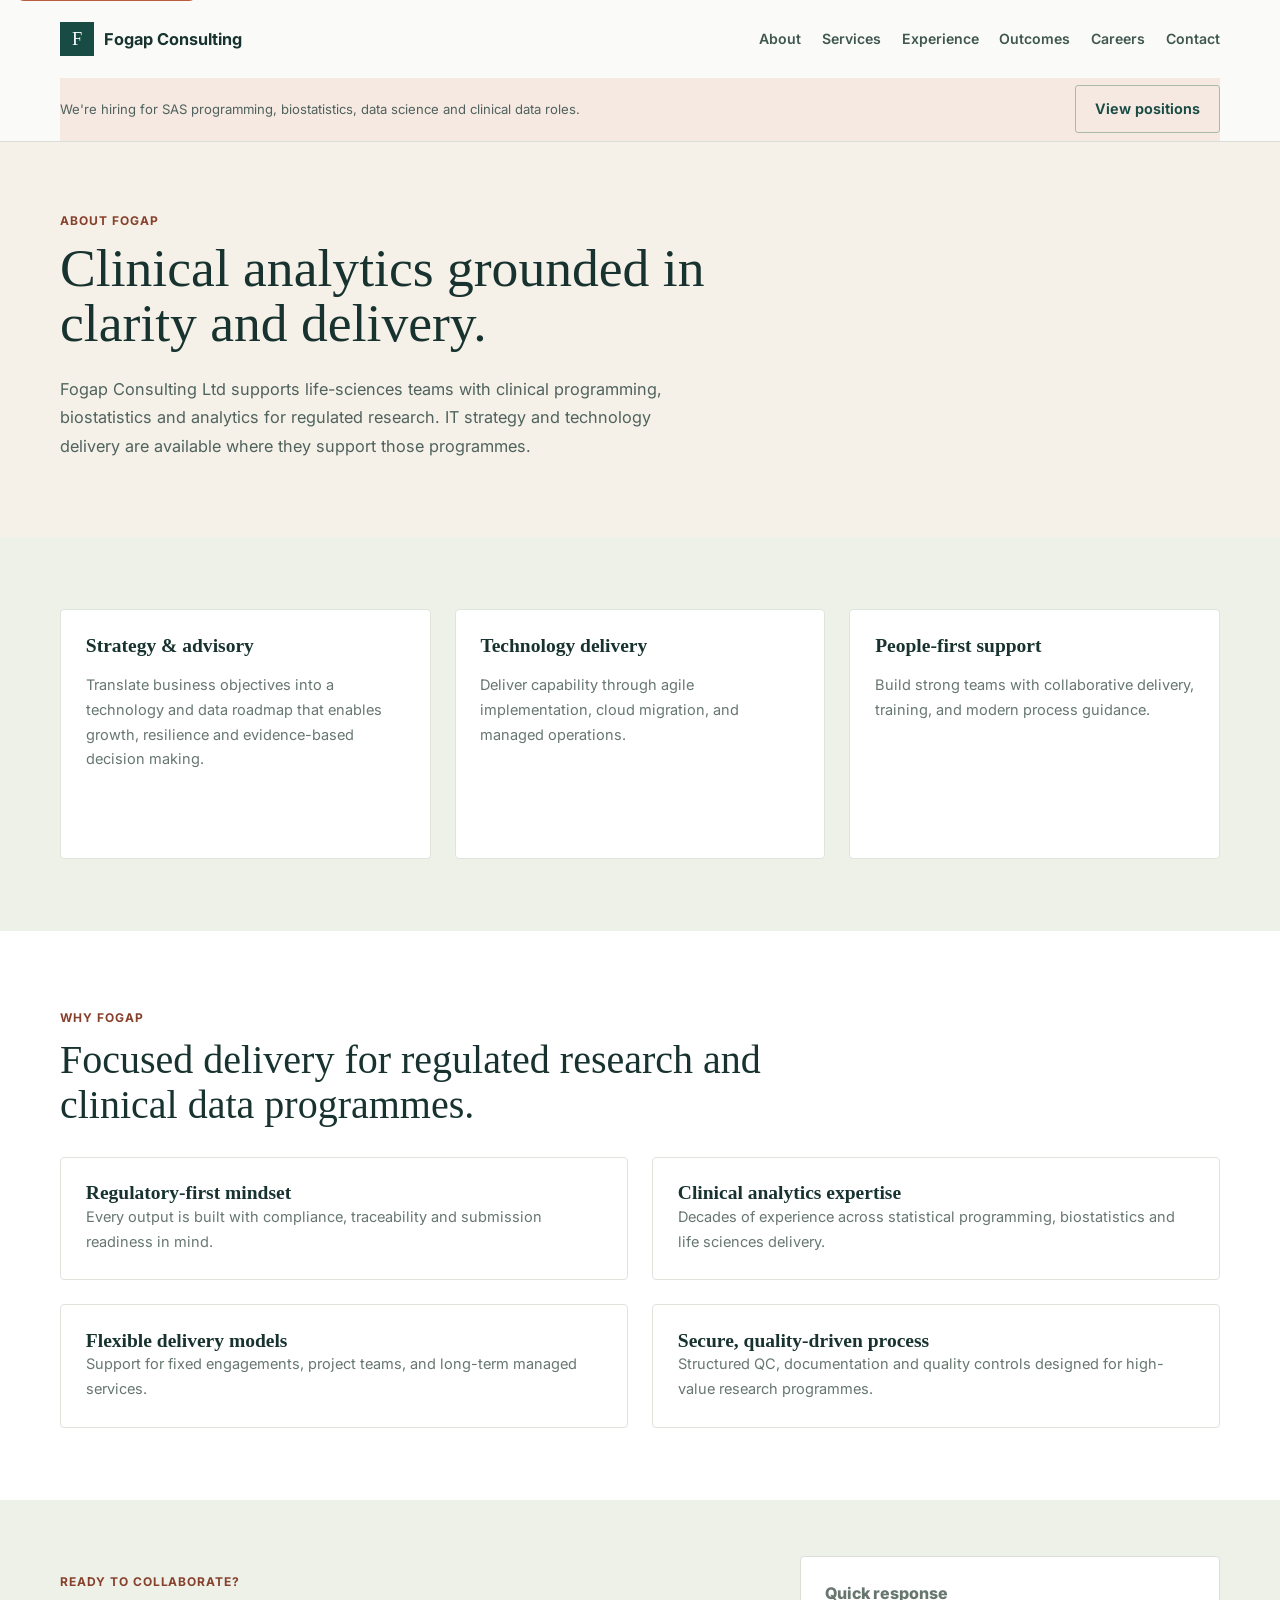
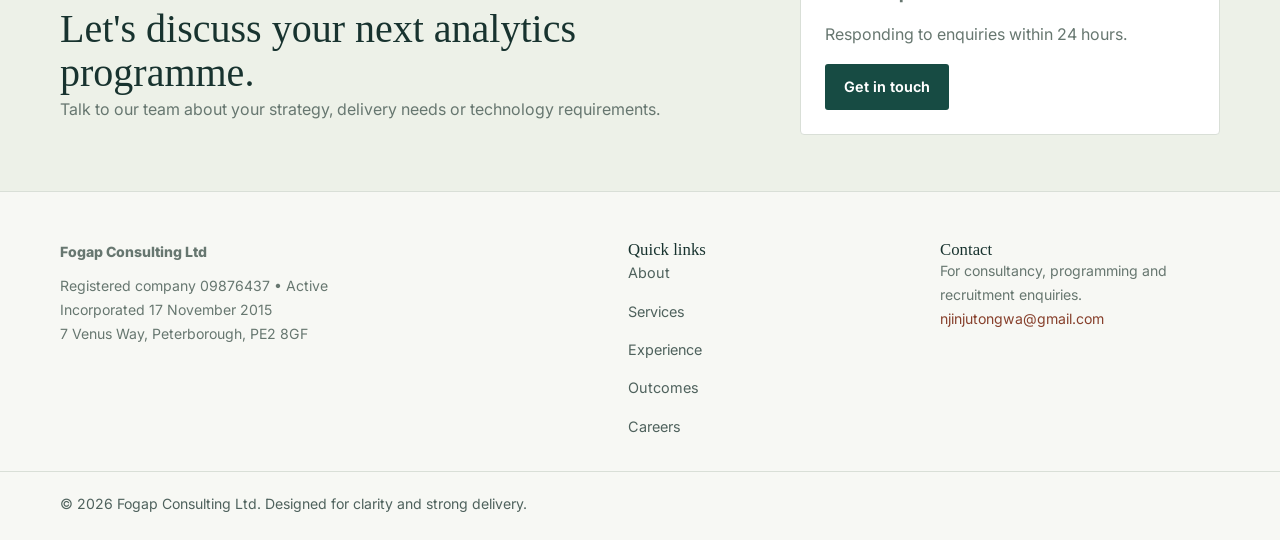
==== commit 5af67140: "IMPROVEONSEO" ====
--- a/about.html
+++ b/about.html
@@ -3,8 +3,15 @@
 <head>
   <meta charset="UTF-8" />
   <meta name="viewport" content="width=device-width, initial-scale=1.0" />
-  <title>About Fogap Consulting | Clinical Programming & Biostatistics</title>
-  <meta name="description" content="Learn about Fogap Consulting Ltd - a trusted partner in statistical programming, biostatistics and life sciences analytics." />
+  <title>About Fogap Consulting | Clinical Programming</title>
+  <meta name="description" content="Learn how Fogap Consulting supports regulated life-sciences research with clinical programming, biostatistics and quality-focused delivery." />
+  <meta property="og:type" content="website" />
+  <meta property="og:site_name" content="Fogap Consulting Ltd" />
+  <meta property="og:title" content="About Fogap Consulting | Clinical Programming" />
+  <meta property="og:description" content="Learn how Fogap Consulting supports regulated life-sciences research with clinical programming, biostatistics and quality-focused delivery." />
+  <meta name="twitter:card" content="summary" />
+  <meta name="twitter:title" content="About Fogap Consulting | Clinical Programming" />
+  <meta name="twitter:description" content="Learn how Fogap Consulting supports regulated life-sciences research with clinical programming, biostatistics and quality-focused delivery." />
   <link rel="preconnect" href="https://fonts.googleapis.com" />
   <link rel="preconnect" href="https://fonts.gstatic.com" crossorigin />
   <link href="https://fonts.googleapis.com/css2?family=Poppins:wght@400;500;600;700;800&family=Inter:wght@400;500;600;700;800&display=swap" rel="stylesheet" />
--- a/assets/css/styles.css
+++ b/assets/css/styles.css
@@ -870,6 +870,67 @@
   color: #163B65;
 }
 
+.job-profiles {
+  display: grid;
+  grid-template-columns: repeat(2, minmax(0, 1fr));
+  gap: 0.85rem;
+  margin-top: 1.5rem;
+}
+
+.job-profile {
+  min-width: 0;
+  padding: 1.2rem;
+  border: 1px solid #d9dfd7;
+  border-radius: 4px;
+  background: #fff;
+}
+
+.job-category {
+  display: block;
+  margin-bottom: 0.55rem;
+  color: #87402c;
+  font-size: 0.68rem;
+  font-weight: 700;
+  letter-spacing: 0.04em;
+  text-transform: uppercase;
+}
+
+.job-profile h3 {
+  margin: 0;
+  color: var(--text-primary);
+  font-size: 1.15rem;
+  line-height: 1.25;
+}
+
+.job-profile p {
+  margin: 0.65rem 0 0;
+  color: var(--text-muted);
+  font-size: 0.86rem;
+  line-height: 1.55;
+}
+
+.job-profile h4 {
+  margin: 1rem 0 0.4rem;
+  color: var(--text-primary);
+  font-family: var(--font-body);
+  font-size: 0.78rem;
+  font-weight: 700;
+}
+
+.job-profile ul {
+  display: grid;
+  gap: 0.35rem;
+  margin: 0;
+  padding-left: 1rem;
+  color: var(--text-muted);
+  font-size: 0.82rem;
+  line-height: 1.5;
+}
+
+.job-profile li::marker {
+  color: var(--accent);
+}
+
 .job-cta {
   display: grid;
   gap: 1rem;
@@ -1005,6 +1066,7 @@
 @media (max-width: 900px) {
   .hero-grid,
   .split-grid,
+  .job-profiles,
   .contact-grid,
   .feature-grid,
   .cards-grid,
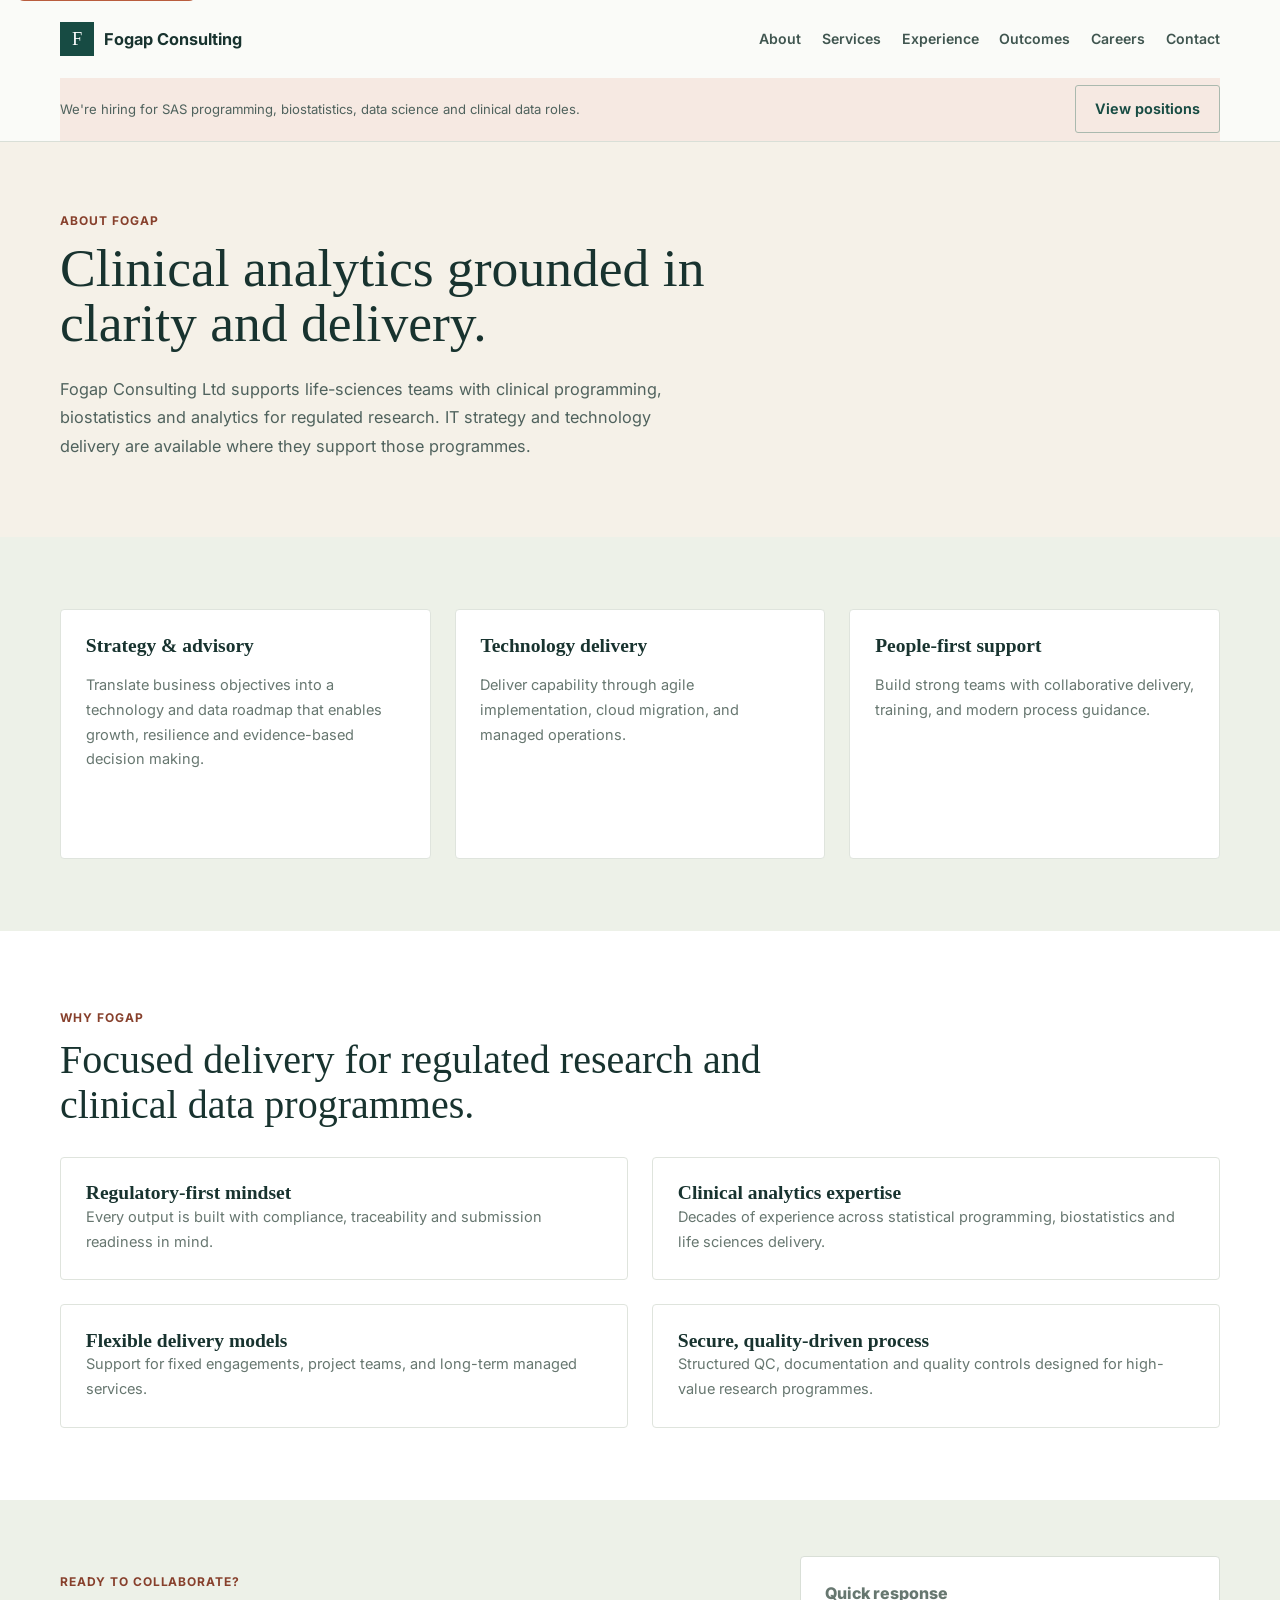
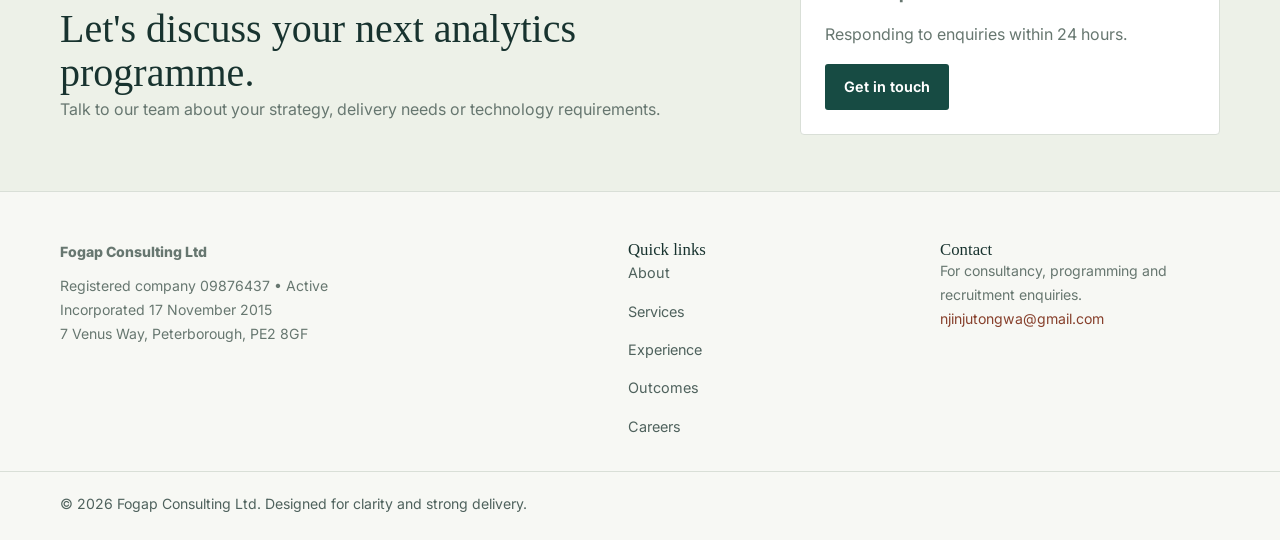
==== commit a97445c2: "." ====
--- a/about.html
+++ b/about.html
@@ -5,13 +5,19 @@
   <meta name="viewport" content="width=device-width, initial-scale=1.0" />
   <title>About Fogap Consulting | Clinical Programming</title>
   <meta name="description" content="Learn how Fogap Consulting supports regulated life-sciences research with clinical programming, biostatistics and quality-focused delivery." />
+  <link rel="canonical" href="https://fogap-consulting.vercel.app/about.html" />
   <meta property="og:type" content="website" />
   <meta property="og:site_name" content="Fogap Consulting Ltd" />
+  <meta property="og:url" content="https://fogap-consulting.vercel.app/about.html" />
   <meta property="og:title" content="About Fogap Consulting | Clinical Programming" />
   <meta property="og:description" content="Learn how Fogap Consulting supports regulated life-sciences research with clinical programming, biostatistics and quality-focused delivery." />
-  <meta name="twitter:card" content="summary" />
+  <meta property="og:image" content="https://fogap-consulting.vercel.app/assets/clinical-lab.jpg" />
+  <meta property="og:image:alt" content="A laboratory professional working with clinical diagnostic equipment" />
+  <meta name="twitter:card" content="summary_large_image" />
   <meta name="twitter:title" content="About Fogap Consulting | Clinical Programming" />
   <meta name="twitter:description" content="Learn how Fogap Consulting supports regulated life-sciences research with clinical programming, biostatistics and quality-focused delivery." />
+  <meta name="twitter:image" content="https://fogap-consulting.vercel.app/assets/clinical-lab.jpg" />
+  <meta name="twitter:image:alt" content="A laboratory professional working with clinical diagnostic equipment" />
   <link rel="preconnect" href="https://fonts.googleapis.com" />
   <link rel="preconnect" href="https://fonts.gstatic.com" crossorigin />
   <link href="https://fonts.googleapis.com/css2?family=Poppins:wght@400;500;600;700;800&family=Inter:wght@400;500;600;700;800&display=swap" rel="stylesheet" />
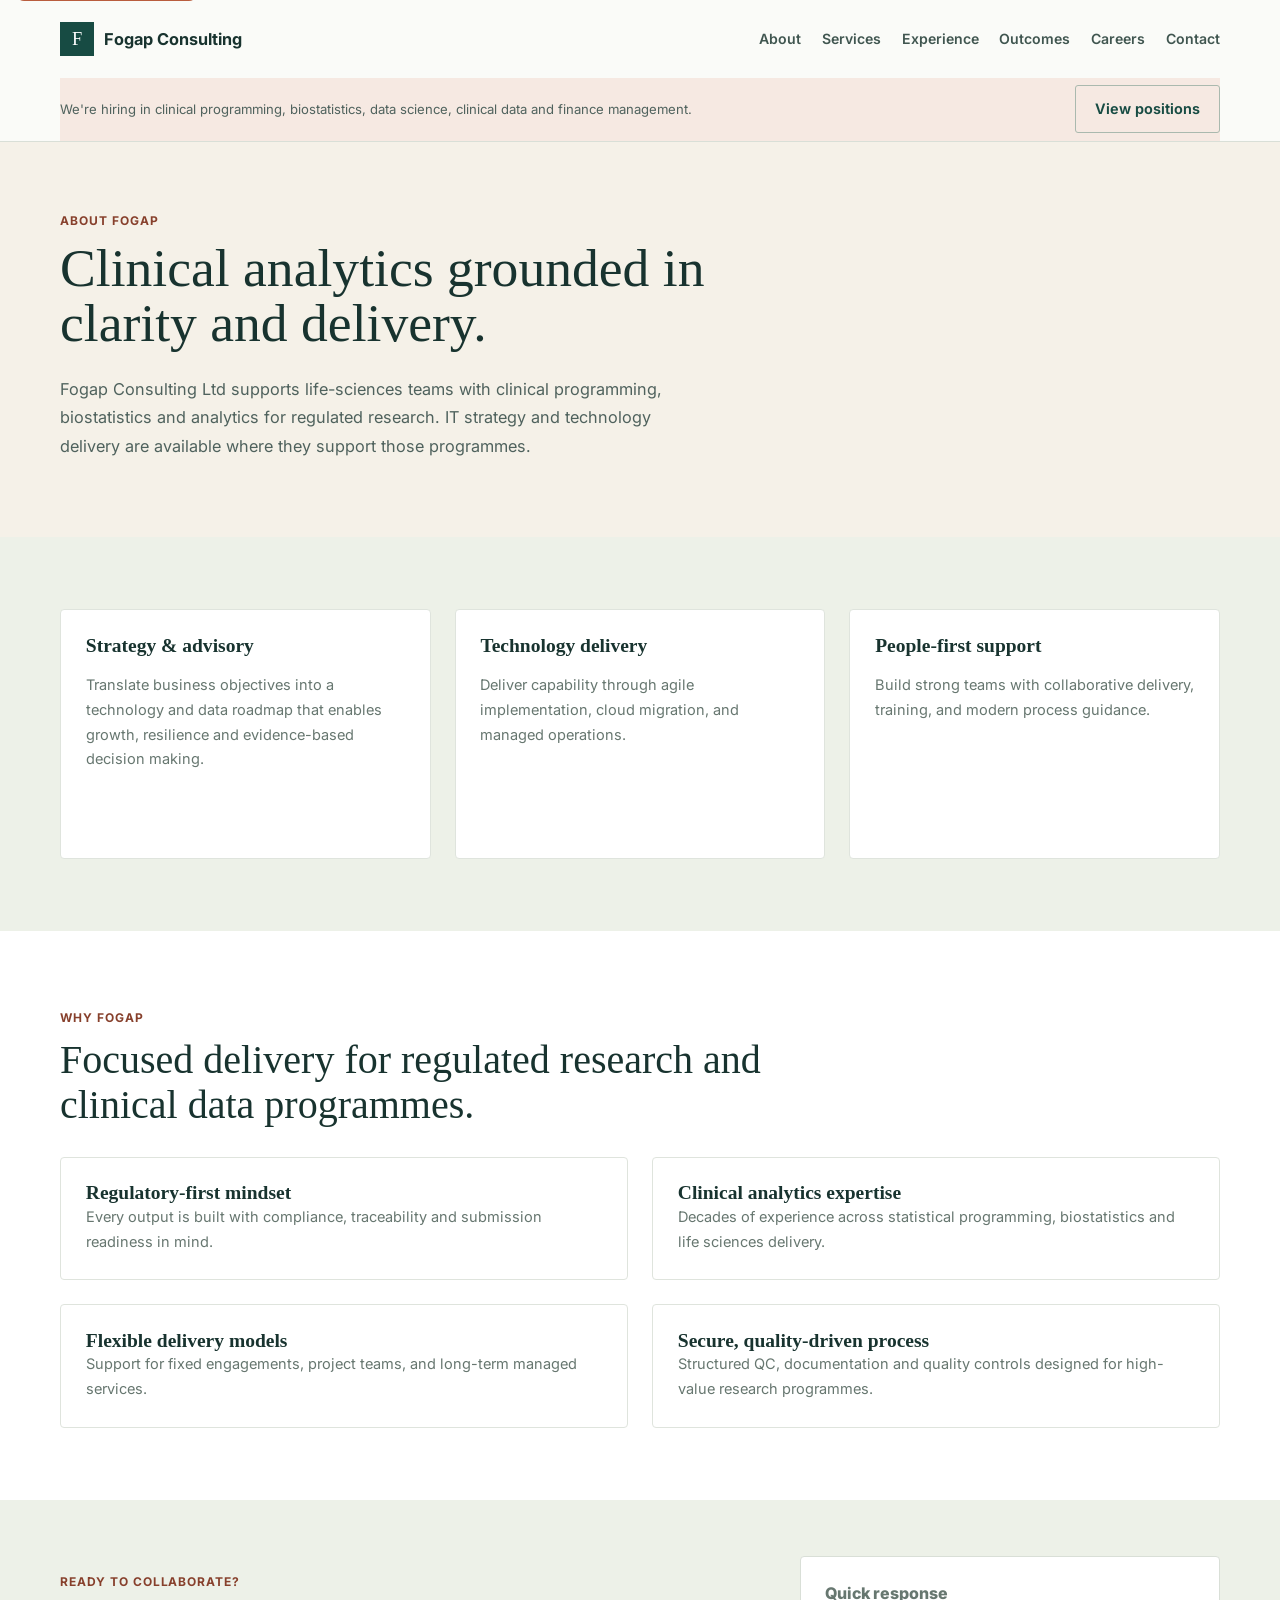
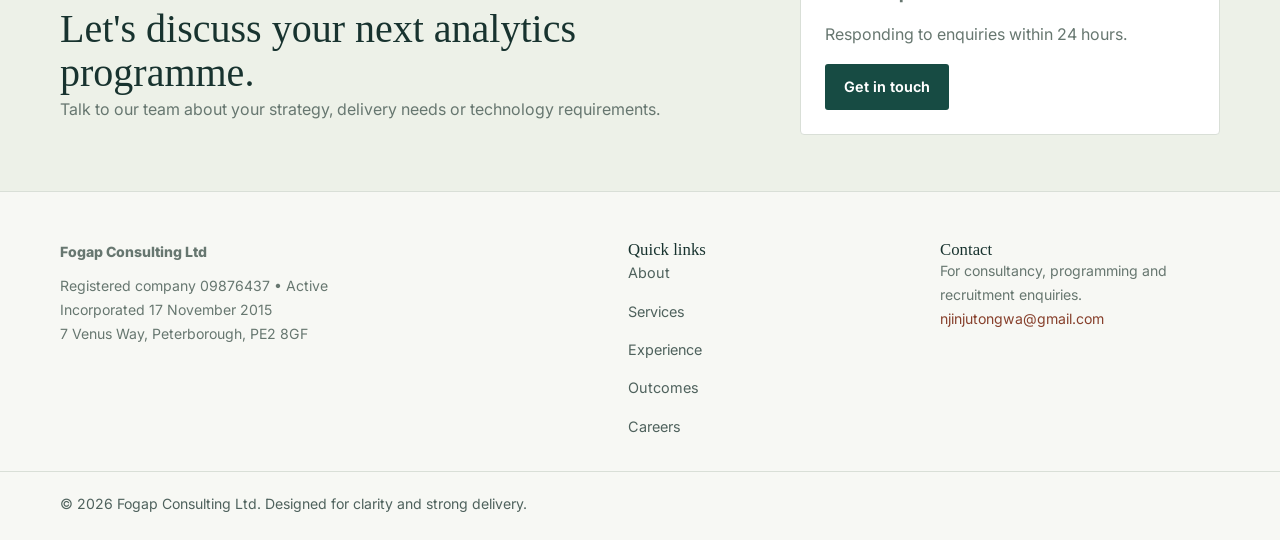
==== commit 3be5855d: "UpdateOnJobLIsting" ====
--- a/about.html
+++ b/about.html
@@ -40,7 +40,7 @@
         <button type="button" class="nav-toggle" aria-expanded="false" aria-controls="mobile-menu">Menu</button>
       </div>
       <div class="container header-bar">
-        <p>We're hiring for SAS programming, biostatistics, data science and clinical data roles.</p>
+        <p>We're hiring in clinical programming, biostatistics, data science, clinical data and finance management.</p>
         <a class="button secondary" href="careers.html">View positions</a>
       </div>
     </header>
